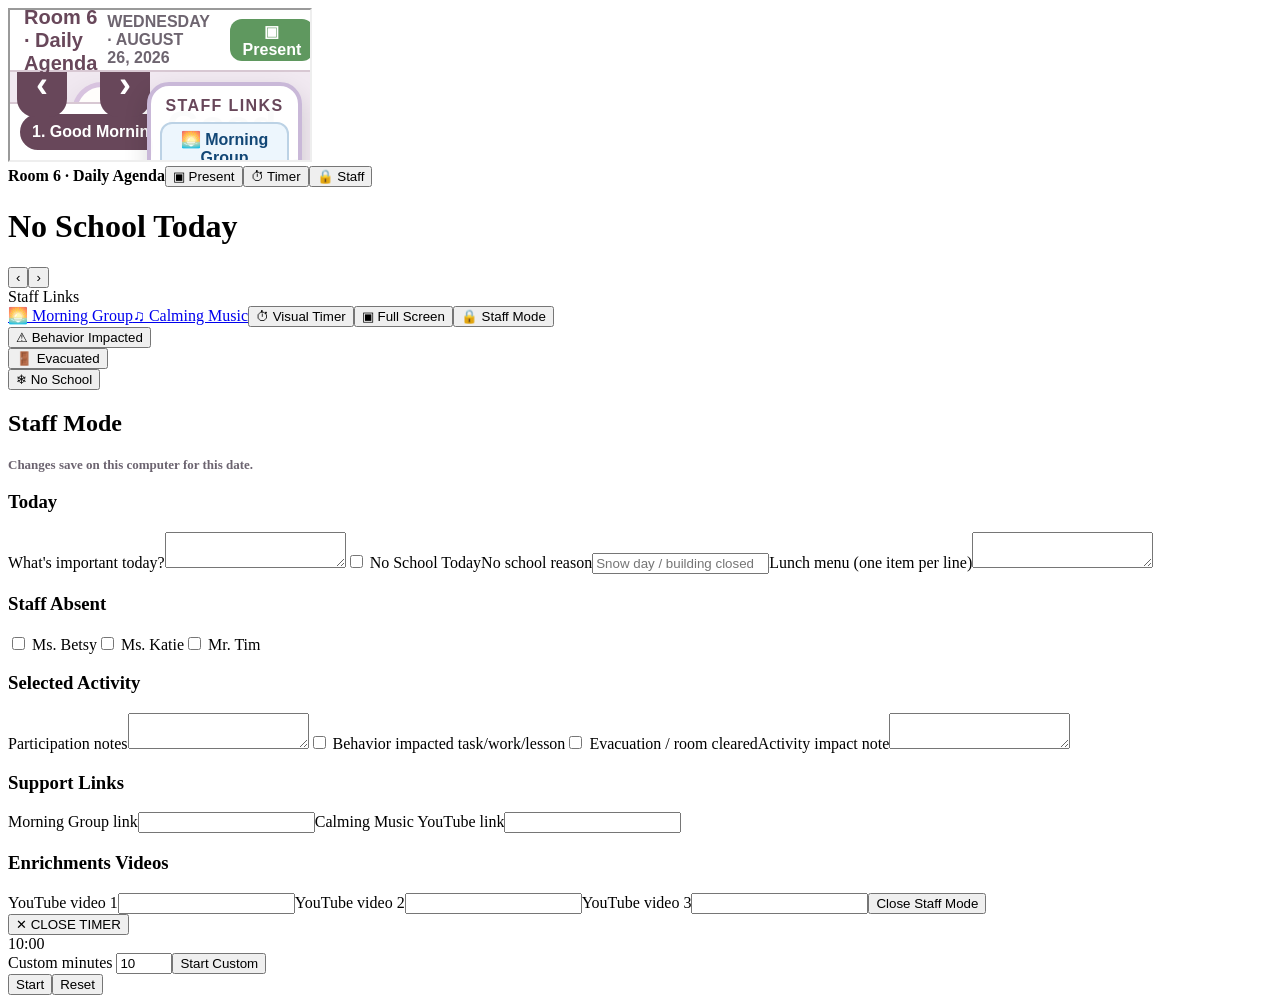
==== agenda2.html @ 18362e9d "Add date-aware agenda shell" ====
<!doctype html><html lang="en"><head><meta charset="utf-8"><meta name="viewport" content="width=device-width,initial-scale=1"><title>Room 6 Daily Agenda</title><link rel="stylesheet" href="agenda2.css"></head><body>
<iframe id="assetFrame" class="assetFrame" src="agenda.html" aria-hidden="true"></iframe>
<div class="app"><div class="top"><strong>Room 6 · Daily Agenda</strong><span class="date" id="dateLabel"></span><span class="spacer"></span><button class="present" id="present">▣ Present</button><button class="timer" id="timerBtn">⏱ Timer</button><button class="staff" id="staffBtn">🔒 Staff</button></div><div class="stage"><div class="noSchoolScreen" id="noSchoolScreen"><div><h1>No School Today</h1><p id="noSchoolText"></p></div></div><div id="slides"></div></div><button class="nav prev" id="prev">‹</button><button class="nav next" id="next">›</button><nav class="film" id="film"></nav>
<aside class="dock"><div class="dockTitle">Staff Links</div><a id="morningLink" href="#" target="_blank">🌅 Morning Group</a><a id="musicLink" href="#" target="_blank">♫ Calming Music</a><button id="dockTimer">⏱ Visual Timer</button><button id="dockPresent">▣ Full Screen</button><button id="dockStaff">🔒 Staff Mode</button><div class="staffOnly"><button class="impact beh" data-impact="behavior">⚠ Behavior Impacted</button></div><div class="staffOnly"><button class="impact evac" data-impact="evacuated">🚪 Evacuated</button></div><div class="staffOnly"><button class="impact noSchool" id="quickNoSchool">❄ No School</button></div></aside>
<aside class="panel" id="panel"><h2>Staff Mode</h2><div style="font-size:13px;font-weight:800;color:#6c6470">Changes save on this computer for this date.</div><h3>Today</h3><label>What's important today?</label><textarea id="important"></textarea><label class="toggle"><input type="checkbox" id="noSchool"> No School Today</label><label>No school reason</label><input type="text" id="noSchoolReason" placeholder="Snow day / building closed"><label>Lunch menu (one item per line)</label><textarea id="lunchMenu"></textarea><h3>Staff Absent</h3><label class="toggle"><input type="checkbox" data-staff="Ms. Betsy"> Ms. Betsy</label><label class="toggle"><input type="checkbox" data-staff="Ms. Katie"> Ms. Katie</label><label class="toggle"><input type="checkbox" data-staff="Mr. Tim"> Mr. Tim</label><h3>Selected Activity</h3><div id="selectedTitle" style="font-size:19px;font-weight:900;color:#0f487d"></div><label>Participation notes</label><textarea id="partNote"></textarea><label class="toggle"><input type="checkbox" id="behavior"> Behavior impacted task/work/lesson</label><label class="toggle"><input type="checkbox" id="evac"> Evacuation / room cleared</label><label>Activity impact note</label><textarea id="impactNote"></textarea><h3>Support Links</h3><label>Morning Group link</label><input type="url" id="morningUrl"><label>Calming Music YouTube link</label><input type="url" id="musicUrl"><h3>Enrichments Videos</h3><label>YouTube video 1</label><input type="url" id="video1"><label>YouTube video 2</label><input type="url" id="video2"><label>YouTube video 3</label><input type="url" id="video3"><button class="closePanel" id="closePanel">Close Staff Mode</button></aside>
<div class="timerOverlay" id="timerOverlay"><button class="closeTimer" id="timerClose">✕ CLOSE TIMER</button><div class="timerPanel"><div class="timerDisk" id="timerDisk"></div><div class="digital" id="digital">10:00</div><div class="timerControls" id="presets"></div><div class="customTimer"><label>Custom minutes <input type="number" id="customMinutes" min="1" max="180" value="10"></label><button id="customStart">Start Custom</button></div><div class="timerControls"><button class="start" id="timerStart">Start</button><button class="reset" id="timerReset">Reset</button></div></div></div></div><script src="agenda2.js"></script></body></html>
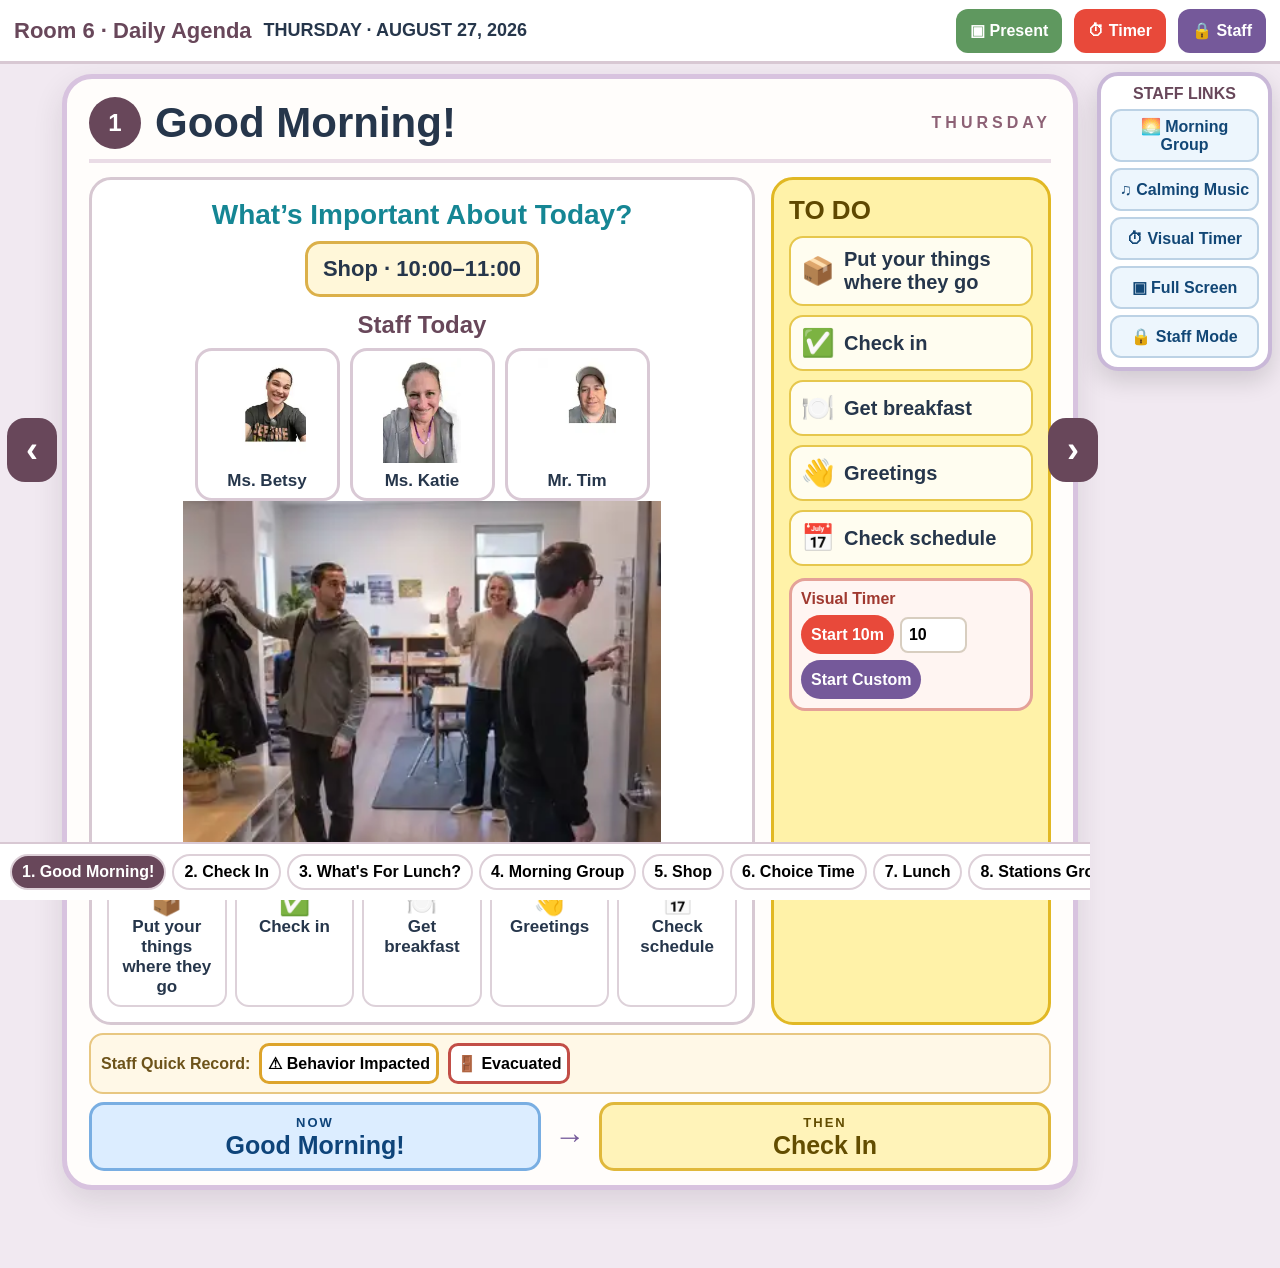
==== commit cf92f5d0: "Load date-aware agenda script modules" ====
--- a/agenda2.html
+++ b/agenda2.html
@@ -3,4 +3,4 @@
 <div class="app"><div class="top"><strong>Room 6 · Daily Agenda</strong><span class="date" id="dateLabel"></span><span class="spacer"></span><button class="present" id="present">▣ Present</button><button class="timer" id="timerBtn">⏱ Timer</button><button class="staff" id="staffBtn">🔒 Staff</button></div><div class="stage"><div class="noSchoolScreen" id="noSchoolScreen"><div><h1>No School Today</h1><p id="noSchoolText"></p></div></div><div id="slides"></div></div><button class="nav prev" id="prev">‹</button><button class="nav next" id="next">›</button><nav class="film" id="film"></nav>
 <aside class="dock"><div class="dockTitle">Staff Links</div><a id="morningLink" href="#" target="_blank">🌅 Morning Group</a><a id="musicLink" href="#" target="_blank">♫ Calming Music</a><button id="dockTimer">⏱ Visual Timer</button><button id="dockPresent">▣ Full Screen</button><button id="dockStaff">🔒 Staff Mode</button><div class="staffOnly"><button class="impact beh" data-impact="behavior">⚠ Behavior Impacted</button></div><div class="staffOnly"><button class="impact evac" data-impact="evacuated">🚪 Evacuated</button></div><div class="staffOnly"><button class="impact noSchool" id="quickNoSchool">❄ No School</button></div></aside>
 <aside class="panel" id="panel"><h2>Staff Mode</h2><div style="font-size:13px;font-weight:800;color:#6c6470">Changes save on this computer for this date.</div><h3>Today</h3><label>What's important today?</label><textarea id="important"></textarea><label class="toggle"><input type="checkbox" id="noSchool"> No School Today</label><label>No school reason</label><input type="text" id="noSchoolReason" placeholder="Snow day / building closed"><label>Lunch menu (one item per line)</label><textarea id="lunchMenu"></textarea><h3>Staff Absent</h3><label class="toggle"><input type="checkbox" data-staff="Ms. Betsy"> Ms. Betsy</label><label class="toggle"><input type="checkbox" data-staff="Ms. Katie"> Ms. Katie</label><label class="toggle"><input type="checkbox" data-staff="Mr. Tim"> Mr. Tim</label><h3>Selected Activity</h3><div id="selectedTitle" style="font-size:19px;font-weight:900;color:#0f487d"></div><label>Participation notes</label><textarea id="partNote"></textarea><label class="toggle"><input type="checkbox" id="behavior"> Behavior impacted task/work/lesson</label><label class="toggle"><input type="checkbox" id="evac"> Evacuation / room cleared</label><label>Activity impact note</label><textarea id="impactNote"></textarea><h3>Support Links</h3><label>Morning Group link</label><input type="url" id="morningUrl"><label>Calming Music YouTube link</label><input type="url" id="musicUrl"><h3>Enrichments Videos</h3><label>YouTube video 1</label><input type="url" id="video1"><label>YouTube video 2</label><input type="url" id="video2"><label>YouTube video 3</label><input type="url" id="video3"><button class="closePanel" id="closePanel">Close Staff Mode</button></aside>
-<div class="timerOverlay" id="timerOverlay"><button class="closeTimer" id="timerClose">✕ CLOSE TIMER</button><div class="timerPanel"><div class="timerDisk" id="timerDisk"></div><div class="digital" id="digital">10:00</div><div class="timerControls" id="presets"></div><div class="customTimer"><label>Custom minutes <input type="number" id="customMinutes" min="1" max="180" value="10"></label><button id="customStart">Start Custom</button></div><div class="timerControls"><button class="start" id="timerStart">Start</button><button class="reset" id="timerReset">Reset</button></div></div></div></div><script src="agenda2.js"></script></body></html>+<div class="timerOverlay" id="timerOverlay"><button class="closeTimer" id="timerClose">✕ CLOSE TIMER</button><div class="timerPanel"><div class="timerDisk" id="timerDisk"></div><div class="digital" id="digital">10:00</div><div class="timerControls" id="presets"></div><div class="customTimer"><label>Custom minutes <input type="number" id="customMinutes" min="1" max="180" value="10"></label><button id="customStart">Start Custom</button></div><div class="timerControls"><button class="start" id="timerStart">Start</button><button class="reset" id="timerReset">Reset</button></div></div></div></div><script src="agenda2-1.js"></script><script src="agenda2-2.js"></script><script src="agenda2-3.js"></script></body></html>
--- a/agenda2.css
+++ b/agenda2.css
@@ -0,0 +1,2 @@
+
+:root{--ink:#26364b;--mauve:#68475a;--lav:#f3eaf4;--gold:#fff2a8;--blue:#dcedff;--red:#c24e47;--paper:#fffdfb}*{box-sizing:border-box}html,body{margin:0;min-height:100%;font-family:Arial,Helvetica,sans-serif;color:var(--ink);background:#f1e9f1}button,input,textarea{font:inherit}button{cursor:pointer}.app{min-height:100vh}.top{height:64px;background:#fff;border-bottom:3px solid #d8c8d3;display:flex;align-items:center;gap:12px;padding:8px 14px;position:sticky;top:0;z-index:25}.top strong{font-size:22px;color:var(--mauve)}.date{font-size:18px;font-weight:900}.spacer{flex:1}.top button{border:0;border-radius:12px;min-height:44px;padding:0 14px;color:#fff;font-weight:900}.present{background:#5f985f}.timer{background:#e8493a}.staff{background:#75599a}.stage{min-height:calc(100vh - 122px);padding:10px 202px 78px 62px}.slide{display:none;min-height:calc(100vh - 155px);background:var(--paper);border:5px solid #d8c3df;border-radius:30px;padding:18px 22px 14px;box-shadow:0 12px 30px rgba(53,42,51,.12)}.slide.active{display:flex;flex-direction:column}.head{display:flex;align-items:center;gap:14px;border-bottom:4px solid #eadce6;padding-bottom:10px}.num{width:52px;height:52px;border-radius:50%;background:var(--mauve);color:#fff;display:grid;place-items:center;font-size:24px;font-weight:900}.head h1{font-size:42px;line-height:1;margin:0}.day{margin-left:auto;font-weight:900;letter-spacing:4px;color:#8d6175}.content{display:grid;grid-template-columns:minmax(0,2fr) minmax(280px,.78fr);gap:16px;margin-top:14px}.main,.expect{background:#fff;border:3px solid #d7c8d2;border-radius:22px;padding:15px}.main{text-align:center}.main img.hero{width:100%;max-height:40vh;object-fit:contain;border-radius:16px}.expect{background:var(--gold);border-color:#e1b824}.expect h2{margin:0 0 10px;font-size:26px;text-transform:uppercase;color:#5e4800}.expectList{display:grid;gap:9px}.expectItem{background:#fffdf0;border:2px solid #e6c74d;border-radius:14px;padding:10px;font-size:20px;font-weight:900;display:flex;gap:9px;align-items:center}.expectItem b{font-size:27px}.miniTimer{margin-top:12px;background:#fff5f2;border:3px solid #e4a198;border-radius:16px;padding:9px}.miniTimer strong{color:#a03930}.miniRow{display:flex;gap:6px;flex-wrap:wrap;align-items:center;margin-top:7px}.miniRow button{border:0;border-radius:999px;background:#e8493a;color:#fff;font-weight:900;min-height:39px;padding:0 10px}.miniRow button.custom{background:#75599a}.miniRow input{width:67px;padding:7px;border:2px solid #d8cec0;border-radius:8px;font-weight:900}.peopleTitle{font-size:24px;font-weight:900;color:var(--mauve);margin:3px 0 9px}.staffPhotos,.groupGrid{display:flex;gap:10px;justify-content:center;flex-wrap:wrap}.photoCard{width:145px;background:#fff;border:3px solid #d9c9d5;border-radius:17px;padding:7px;text-align:center}.photoCard img{width:100%;height:105px;object-fit:contain;border-radius:12px}.photoCard strong{display:block;font-size:17px;margin-top:4px}.photoCard.absent{opacity:.5;border-color:var(--red)}.important{font-size:28px;font-weight:900;color:#158694;margin:4px 0 10px}.chips{display:flex;gap:9px;flex-wrap:wrap;justify-content:center}.chip{border:3px solid #dbb04a;background:#fff7d9;border-radius:15px;padding:12px 15px;font-size:22px;font-weight:900}.arrivalSteps{display:grid;grid-template-columns:repeat(5,1fr);gap:8px;margin-top:13px}.arrivalStep{border:2px solid #ddd1d9;border-radius:14px;padding:8px;font-size:17px;font-weight:900}.arrivalStep b{display:block;font-size:25px}.checkGrid{display:grid;grid-template-columns:repeat(5,1fr);gap:9px}.checkCard{border:3px solid #d8c7df;border-radius:16px;padding:7px;text-align:center}.checkCard img{width:100%;height:100px;object-fit:contain}.checkCard strong{display:block;font-size:17px}.checkCard label{display:flex;justify-content:center;gap:5px;align-items:center;font-weight:900}.checkCard input{width:23px;height:23px}.menuLayout{display:grid;grid-template-columns:1.1fr .9fr;gap:14px}.menuItem{font-size:28px;font-weight:900;color:#143e6a;margin:10px 0}.choiceGrid{display:grid;grid-template-columns:repeat(4,1fr);gap:12px}.choice{min-height:190px;border:3px solid #d7c8d2;border-radius:20px;display:flex;flex-direction:column;align-items:center;justify-content:center;gap:8px}.choice b{font-size:66px}.choice span{font-size:24px;font-weight:900}.timeBanner{display:flex;gap:10px;justify-content:center;flex-wrap:wrap;margin:10px 0}.timeChip{background:#e4f3ff;border:3px solid #5d9fd2;border-radius:15px;padding:11px 16px;font-size:23px;font-weight:900}.task{min-height:47vh;display:flex;flex-direction:column;align-items:center;justify-content:center;gap:12px}.taskIcon{font-size:92px}.taskTitle{font-size:42px;font-weight:900;color:#163f68}.taskSteps{display:grid;gap:9px;width:min(760px,100%)}.taskStep{background:#f7fbff;border:3px solid #9cc4e3;border-radius:15px;padding:11px 14px;font-size:23px;font-weight:900;text-align:left}.groupBox{margin-top:12px;background:#f8f4fa;border:3px solid #d2bddb;border-radius:17px;padding:10px}.groupTitle{font-size:21px;font-weight:900;color:var(--mauve);margin-bottom:8px}.break{margin-top:10px;background:#dff0ff;border:3px solid #5a9ed1;border-radius:14px;padding:10px;font-size:22px;font-weight:900}.note{background:#fff2c7;border:3px solid #e0b94e;border-radius:15px;padding:11px 14px;font-size:22px;font-weight:900;margin-top:10px}.participation{margin-top:auto;background:#fff;border:3px solid #d6c3e3;border-radius:16px;padding:8px 10px}.participationTitle{font-size:13px;text-transform:uppercase;letter-spacing:1.5px;color:#75599a;font-weight:900}.participationNames{display:flex;flex-wrap:wrap;gap:6px;margin-top:6px}.participationNames label{display:flex;align-items:center;gap:4px;border:2px solid #dfd3e7;border-radius:10px;padding:6px 8px;font-weight:900}.participationNames input{width:18px;height:18px}.quick{display:flex;gap:9px;flex-wrap:wrap;align-items:center;margin-top:8px;padding:8px 10px;background:#fff8e7;border:2px solid #e8c781;border-radius:14px}.quick strong{color:#6d531a}.quick button{min-height:41px;border-radius:10px;background:#fff;border:3px solid;font-weight:900}.quick .beh{border-color:#dda42b}.quick .evac{border-color:#c24e47}.quick button.active{background:#fff0bd}.flow{display:grid;grid-template-columns:1fr 42px 1fr;gap:8px;align-items:center;margin-top:8px}.flowBox{border-radius:15px;padding:8px 12px;text-align:center;border:3px solid}.flowBox small{font-size:13px;font-weight:900;letter-spacing:2px}.flowBox b{display:block;font-size:25px}.now{background:#dcedff;border-color:#79aee2;color:#0e447a}.then{background:#fff3b9;border-color:#e0b83b;color:#634d00}.arrow{font-size:31px;text-align:center;font-weight:900;color:#75599a}.nav{position:fixed;top:50%;transform:translateY(-50%);width:50px;height:64px;border:0;border-radius:18px;background:var(--mauve);color:#fff;font-size:36px;font-weight:900;z-index:24}.prev{left:7px}.next{right:182px}.film{height:58px;position:fixed;left:0;right:190px;bottom:0;background:#fff;border-top:2px solid #d8c8d3;display:flex;gap:6px;align-items:center;padding:6px 10px;overflow:auto;z-index:23}.film button{white-space:nowrap;border:2px solid #ddd0d8;background:#fff;border-radius:999px;padding:7px 10px;font-weight:900}.film button.active{background:var(--mauve);color:#fff}.dock{position:fixed;right:8px;top:72px;width:175px;background:#fff;border:4px solid #c9b8d8;border-radius:21px;padding:9px;z-index:31;box-shadow:0 10px 24px rgba(0,0,0,.14)}.dockTitle{text-align:center;font-weight:900;color:var(--mauve);text-transform:uppercase}.dock a,.dock button{display:flex;width:100%;min-height:43px;align-items:center;justify-content:center;text-align:center;border:2px solid #bcd2e5;background:#edf6fd;color:#124776;border-radius:11px;text-decoration:none;font-weight:900;margin-top:6px;padding:6px}.dock .staffOnly{display:none}.staffOn .dock .staffOnly{display:flex}.dock .impact{background:#fff;border-width:3px}.dock .noSchool{border-color:#245da6}.dock .beh{border-color:#dda42b}.dock .evac{border-color:#c24e47}.panel{position:fixed;right:190px;top:70px;bottom:62px;width:360px;background:#fff;border:3px solid #c8b7d6;border-radius:20px;padding:13px;z-index:40;overflow:auto;display:none}.panel.open{display:block}.panel h2{margin:0;color:var(--mauve)}.panel h3{margin:17px 0 7px;border-top:2px solid #eee2ea;padding-top:12px}.panel label{display:block;font-weight:900;margin:7px 0 4px}.panel input[type=text],.panel input[type=url],.panel textarea{width:100%;padding:9px;border:2px solid #ddd0d8;border-radius:10px}.panel textarea{min-height:65px}.toggle{display:flex!important;gap:7px;align-items:center;border:1px solid #eee2ea;padding:7px;border-radius:9px}.toggle input{width:20px;height:20px}.closePanel{width:100%;min-height:42px;border:0;border-radius:10px;background:var(--mauve);color:#fff;font-weight:900;margin-top:10px}.noSchoolScreen{display:none;min-height:calc(100vh - 155px);background:#fff;border:5px solid #d8c3df;border-radius:30px;align-items:center;justify-content:center;text-align:center}.noSchoolScreen.show{display:flex}.noSchoolScreen h1{font-size:68px;color:var(--red);margin:0}.noSchoolScreen p{font-size:30px;font-weight:900}.timerOverlay{position:fixed;inset:0;background:rgba(28,28,31,.97);display:none;z-index:80;color:#fff;align-items:center;justify-content:center;text-align:center}.timerOverlay.open{display:flex}.timerPanel{width:min(620px,95vw)}.timerDisk{width:min(48vw,350px);height:min(48vw,350px);border-radius:50%;margin:0 auto 12px;border:18px solid #e6e1dc;background:conic-gradient(#e8493a var(--deg,360deg),#f7eee8 0)}.digital{font-size:70px;font-weight:900}.timerControls{display:flex;gap:8px;justify-content:center;flex-wrap:wrap;margin-top:10px}.timerControls button{min-height:46px;border:0;border-radius:999px;padding:0 15px;font-weight:900}.start{background:#5f985f;color:#fff}.reset{background:#fff}.closeTimer{position:fixed;top:18px;left:18px!important;min-width:195px!important;min-height:58px!important;border:4px solid #e8493a!important;border-radius:15px!important;background:#fff!important;color:#222!important;font-size:20px;font-weight:900;box-shadow:0 8px 24px rgba(0,0,0,.35)}.preset{background:#e8493a;color:#fff}.customTimer{display:flex;gap:7px;justify-content:center;align-items:center;margin-top:10px}.customTimer input{width:80px;padding:8px;border-radius:8px;border:0;font-weight:900}.customTimer button{background:#75599a;color:#fff;border:0;border-radius:999px;padding:10px 14px;font-weight:900}.videos{display:grid;grid-template-columns:repeat(3,1fr);gap:10px}.videos iframe{width:100%;aspect-ratio:16/9;border:0}.videoEmpty{border:3px solid #c9b6d9;border-radius:16px;padding:30px 10px;font-weight:900}.endList{display:grid;grid-template-columns:repeat(3,1fr);gap:12px}.endItem{border:3px solid #d7c8d2;border-radius:18px;padding:16px;font-size:24px;font-weight:900}.endItem b{display:block;font-size:50px}.assetFrame{position:fixed;width:1px;height:1px;opacity:0;pointer-events:none;left:-10px;top:-10px;border:0}@media(max-width:900px){.content{grid-template-columns:1fr}.stage{padding-right:12px}.dock{display:none}.next{right:7px}.film{right:0}.head h1{font-size:34px}.checkGrid{grid-template-columns:repeat(3,1fr)}}
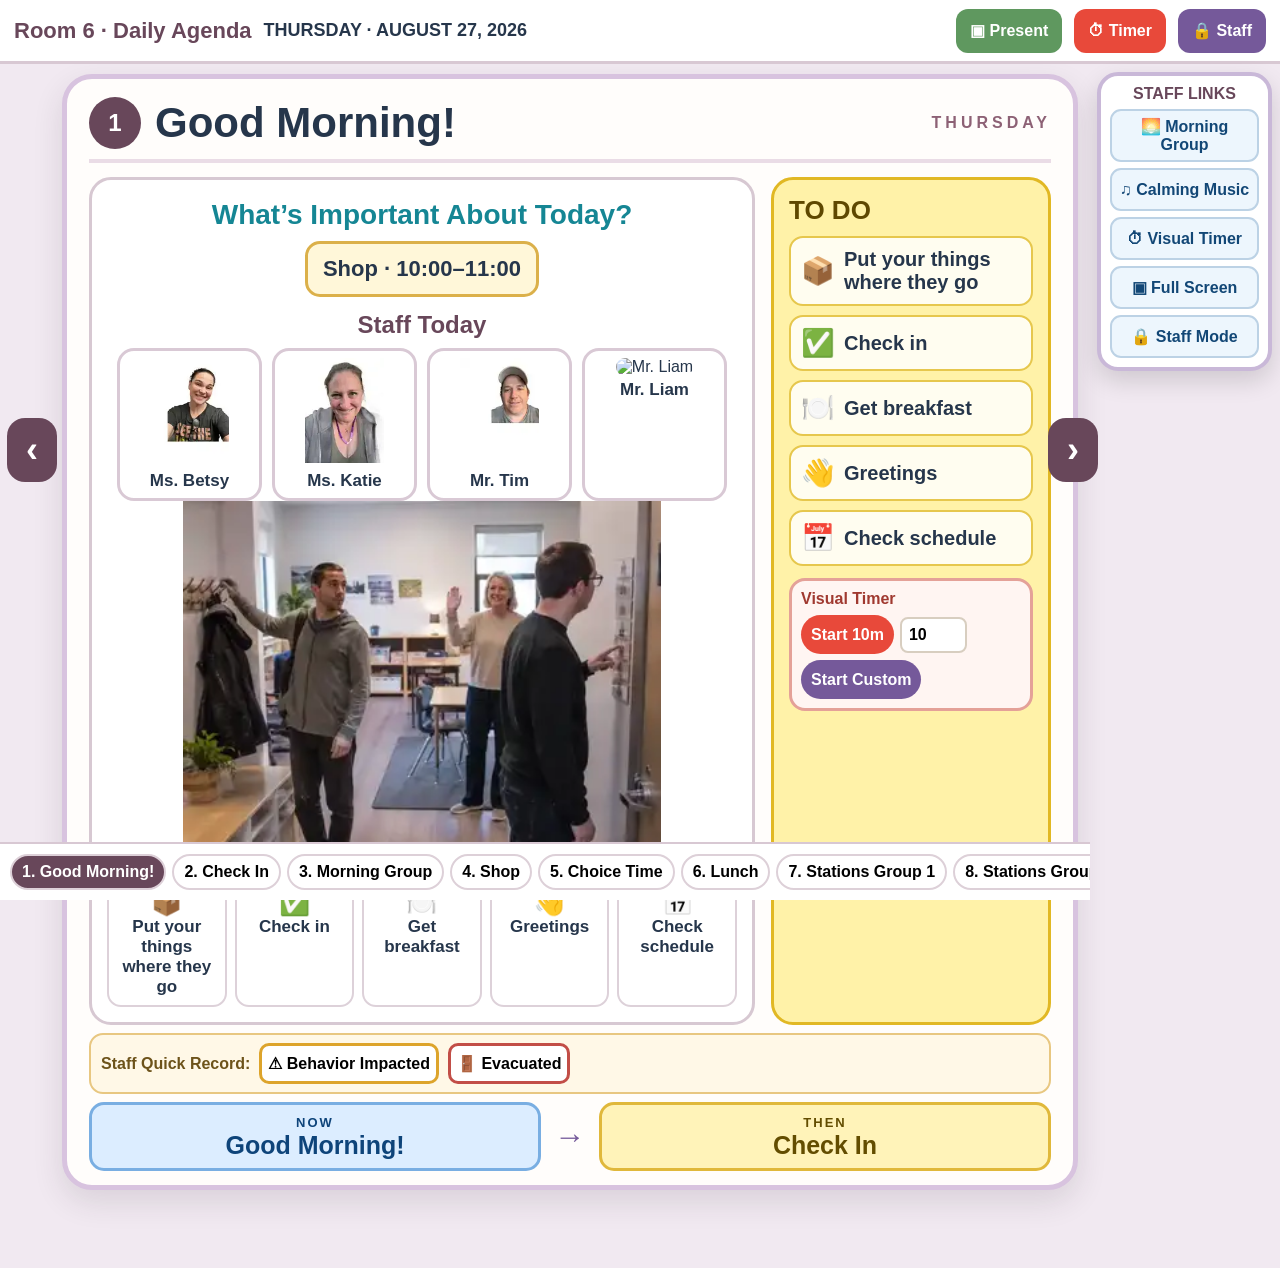
==== commit cfcdbe31: "Add Mr Liam to staff controls" ====
--- a/agenda2.html
+++ b/agenda2.html
@@ -2,5 +2,5 @@
 <iframe id="assetFrame" class="assetFrame" src="agenda.html" aria-hidden="true"></iframe>
 <div class="app"><div class="top"><strong>Room 6 · Daily Agenda</strong><span class="date" id="dateLabel"></span><span class="spacer"></span><button class="present" id="present">▣ Present</button><button class="timer" id="timerBtn">⏱ Timer</button><button class="staff" id="staffBtn">🔒 Staff</button></div><div class="stage"><div class="noSchoolScreen" id="noSchoolScreen"><div><h1>No School Today</h1><p id="noSchoolText"></p></div></div><div id="slides"></div></div><button class="nav prev" id="prev">‹</button><button class="nav next" id="next">›</button><nav class="film" id="film"></nav>
 <aside class="dock"><div class="dockTitle">Staff Links</div><a id="morningLink" href="#" target="_blank">🌅 Morning Group</a><a id="musicLink" href="#" target="_blank">♫ Calming Music</a><button id="dockTimer">⏱ Visual Timer</button><button id="dockPresent">▣ Full Screen</button><button id="dockStaff">🔒 Staff Mode</button><div class="staffOnly"><button class="impact beh" data-impact="behavior">⚠ Behavior Impacted</button></div><div class="staffOnly"><button class="impact evac" data-impact="evacuated">🚪 Evacuated</button></div><div class="staffOnly"><button class="impact noSchool" id="quickNoSchool">❄ No School</button></div></aside>
-<aside class="panel" id="panel"><h2>Staff Mode</h2><div style="font-size:13px;font-weight:800;color:#6c6470">Changes save on this computer for this date.</div><h3>Today</h3><label>What's important today?</label><textarea id="important"></textarea><label class="toggle"><input type="checkbox" id="noSchool"> No School Today</label><label>No school reason</label><input type="text" id="noSchoolReason" placeholder="Snow day / building closed"><label>Lunch menu (one item per line)</label><textarea id="lunchMenu"></textarea><h3>Staff Absent</h3><label class="toggle"><input type="checkbox" data-staff="Ms. Betsy"> Ms. Betsy</label><label class="toggle"><input type="checkbox" data-staff="Ms. Katie"> Ms. Katie</label><label class="toggle"><input type="checkbox" data-staff="Mr. Tim"> Mr. Tim</label><h3>Selected Activity</h3><div id="selectedTitle" style="font-size:19px;font-weight:900;color:#0f487d"></div><label>Participation notes</label><textarea id="partNote"></textarea><label class="toggle"><input type="checkbox" id="behavior"> Behavior impacted task/work/lesson</label><label class="toggle"><input type="checkbox" id="evac"> Evacuation / room cleared</label><label>Activity impact note</label><textarea id="impactNote"></textarea><h3>Support Links</h3><label>Morning Group link</label><input type="url" id="morningUrl"><label>Calming Music YouTube link</label><input type="url" id="musicUrl"><h3>Enrichments Videos</h3><label>YouTube video 1</label><input type="url" id="video1"><label>YouTube video 2</label><input type="url" id="video2"><label>YouTube video 3</label><input type="url" id="video3"><button class="closePanel" id="closePanel">Close Staff Mode</button></aside>
+<aside class="panel" id="panel"><h2>Staff Mode</h2><div style="font-size:13px;font-weight:800;color:#6c6470">Changes save on this computer for this date.</div><h3>Today</h3><label>What's important today?</label><textarea id="important"></textarea><label class="toggle"><input type="checkbox" id="noSchool"> No School Today</label><label>No school reason</label><input type="text" id="noSchoolReason" placeholder="Snow day / building closed"><label>Lunch menu (one item per line)</label><textarea id="lunchMenu"></textarea><h3>Staff Absent</h3><label class="toggle"><input type="checkbox" data-staff="Ms. Betsy"> Ms. Betsy</label><label class="toggle"><input type="checkbox" data-staff="Ms. Katie"> Ms. Katie</label><label class="toggle"><input type="checkbox" data-staff="Mr. Tim"> Mr. Tim</label><label class="toggle"><input type="checkbox" data-staff="Mr. Liam"> Mr. Liam</label><h3>Selected Activity</h3><div id="selectedTitle" style="font-size:19px;font-weight:900;color:#0f487d"></div><label>Participation notes</label><textarea id="partNote"></textarea><label class="toggle"><input type="checkbox" id="behavior"> Behavior impacted task/work/lesson</label><label class="toggle"><input type="checkbox" id="evac"> Evacuation / room cleared</label><label>Activity impact note</label><textarea id="impactNote"></textarea><h3>Support Links</h3><label>Morning Group link</label><input type="url" id="morningUrl"><label>Calming Music YouTube link</label><input type="url" id="musicUrl"><h3>Enrichments Videos</h3><label>YouTube video 1</label><input type="url" id="video1"><label>YouTube video 2</label><input type="url" id="video2"><label>YouTube video 3</label><input type="url" id="video3"><button class="closePanel" id="closePanel">Close Staff Mode</button></aside>
 <div class="timerOverlay" id="timerOverlay"><button class="closeTimer" id="timerClose">✕ CLOSE TIMER</button><div class="timerPanel"><div class="timerDisk" id="timerDisk"></div><div class="digital" id="digital">10:00</div><div class="timerControls" id="presets"></div><div class="customTimer"><label>Custom minutes <input type="number" id="customMinutes" min="1" max="180" value="10"></label><button id="customStart">Start Custom</button></div><div class="timerControls"><button class="start" id="timerStart">Start</button><button class="reset" id="timerReset">Reset</button></div></div></div></div><script src="agenda2-1.js"></script><script src="agenda2-2.js"></script><script src="agenda2-3.js"></script></body></html>
